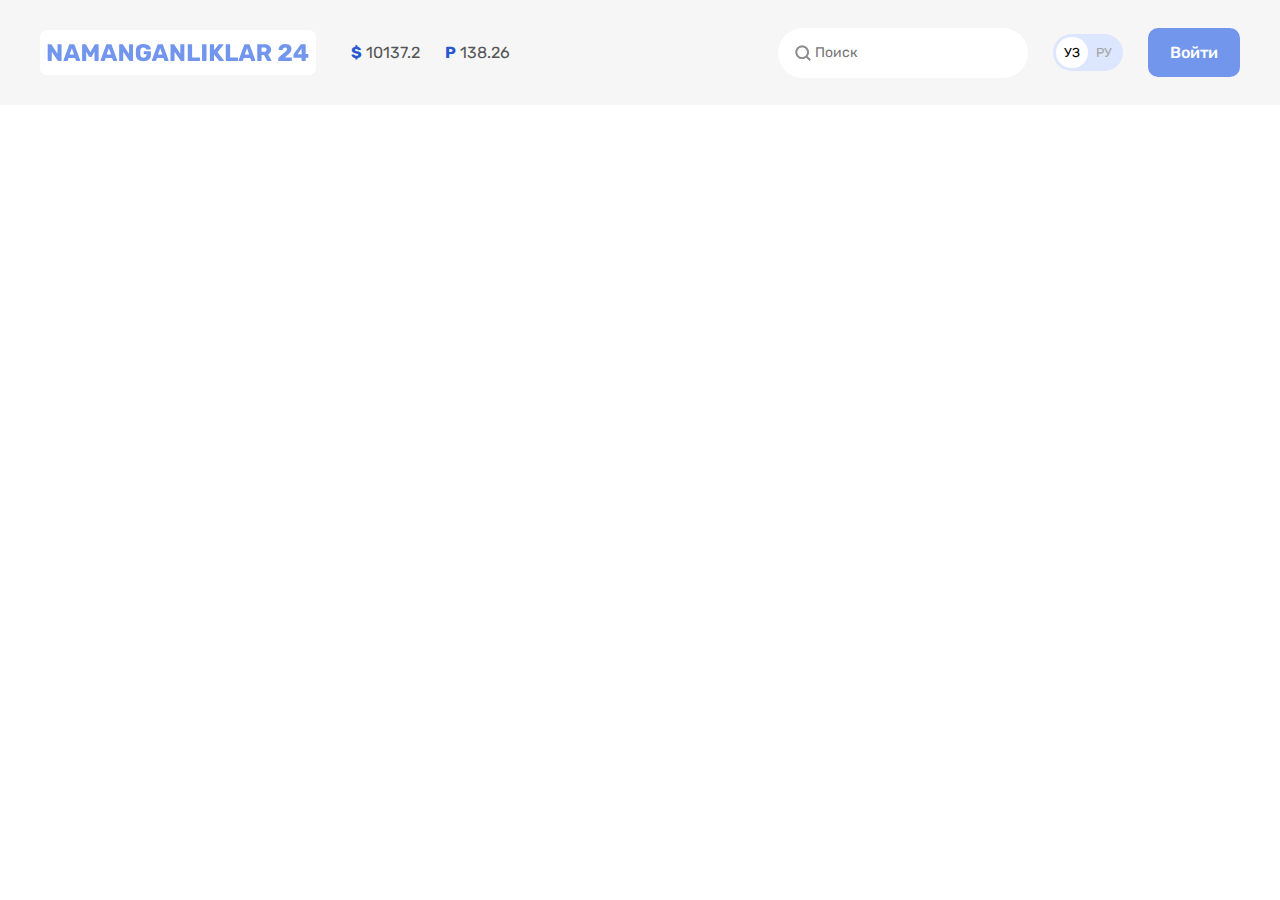
==== index.html @ 7231c290 "Added header to index html and changed styles" ====
<!DOCTYPE html>
<html lang="en">
<head>
    <meta charset="UTF-8">
    <meta http-equiv="X-UA-Compatible" content="IE=edge">
    <meta name="viewport" content="width=device-width, initial-scale=1.0">
    <title>NAMANGANLIKLAR24</title>
    <link rel="stylesheet" href="main.css">
</head>
<body>
    <header>
        <div class="header container">
            <div class="menu1">
                <img class="logo" src="logo.svg" alt="">
                <p><span>$</span> 10137.2</p>
                <p><span>P</span> 138.26</p>
            </div>
            <div class="menu2">
                <div class="search">
                    <img id="icon" src="search.svg" alt="">
                    <input type="text" placeholder="Поиск">
                </div>
                <div class="lang">
                    <div id="lan1" onclick="lang2()" class="lan">УЗ</div>
                    <div id="lan2" onclick="lang1()" class="lan">РУ</div>
                </div>
                <button>Войти</button>
            </div>
        </div>
    </header>


    <script src="main.js"></script>
</body>
</html>
---- main.css ----
@import url('https://fonts.googleapis.com/css2?family=Rubik:wght@400;500&display=swap');
.container {
    width: 100%;
    max-width: 1200px;
    margin: 0 auto;
}
html{
    scroll-behavior: smooth;
}
h1,
h2,
h3,
h4,
h5,
h6,
p {
    margin: 0;
    padding: 0;
}
body {
    margin: 0;
    padding: 0;
    box-sizing: border-box;
}
header{
    height: 105px;
    background: #F6F6F6;
    display: flex;
    align-items: center;
}
.header{
    display: flex;
    justify-content: space-between;
    align-items: center;
}
.menu1{
    display: flex;
    justify-content: space-between;
    align-items: center;
}
.logo{
    margin-right: 35px;
}
.menu1 p{
    margin-right: 25px;
    font-family: 'Rubik';
    font-style: normal;
    font-size: 16px;
    line-height: 19px;
    color: #555555;
}
.menu1 p span{
    color: #2959CE;
    font-weight: 700;
}
.menu2{
    display: flex;
    justify-content: space-between;
    align-items: center;
}
.search{
    display: flex;
    align-items: center;
    margin-right: 25px;
    background: #FFFFFF;
    border-radius: 60px;
    padding: 15px;
}
.search input{
    outline: none;
    border: none;
    font-family: 'Rubik';
    font-style: normal;
    font-weight: 400;
    font-size: 14px;
    line-height: 17px;
}
.lang{
    display: flex;
    align-items: center;
    margin-right: 25px;
    background: #DCE6FF;
    border-radius: 50px;
    padding: 3px;
}
.lan{
    padding: 8px;
    background: transparent;
    border-radius: 50px;
    font-family: 'Rubik';
    font-style: normal;
    font-weight: 400;
    font-size: 13px;
    line-height: 15px;
    color: #A6A6A6;
    transition: 200ms linear;
    cursor: pointer;
}
.lan:first-child{
    background-color: #fff;
    color: black;
}
.menu2 button{
    padding: 13px 20px;
    background: #7296EC;
    border-radius: 10px;
    border: 2px solid #7296EC;
    font-family: 'Rubik';
    font-style: normal;
    font-weight: 500;
    font-size: 16px;
    line-height: 19px;
    color: #FFFFFF;
    cursor: pointer;
    transition: 150ms linear;
}
.menu2 button:hover{
    background-color: transparent;
    color: #7296EC;
}
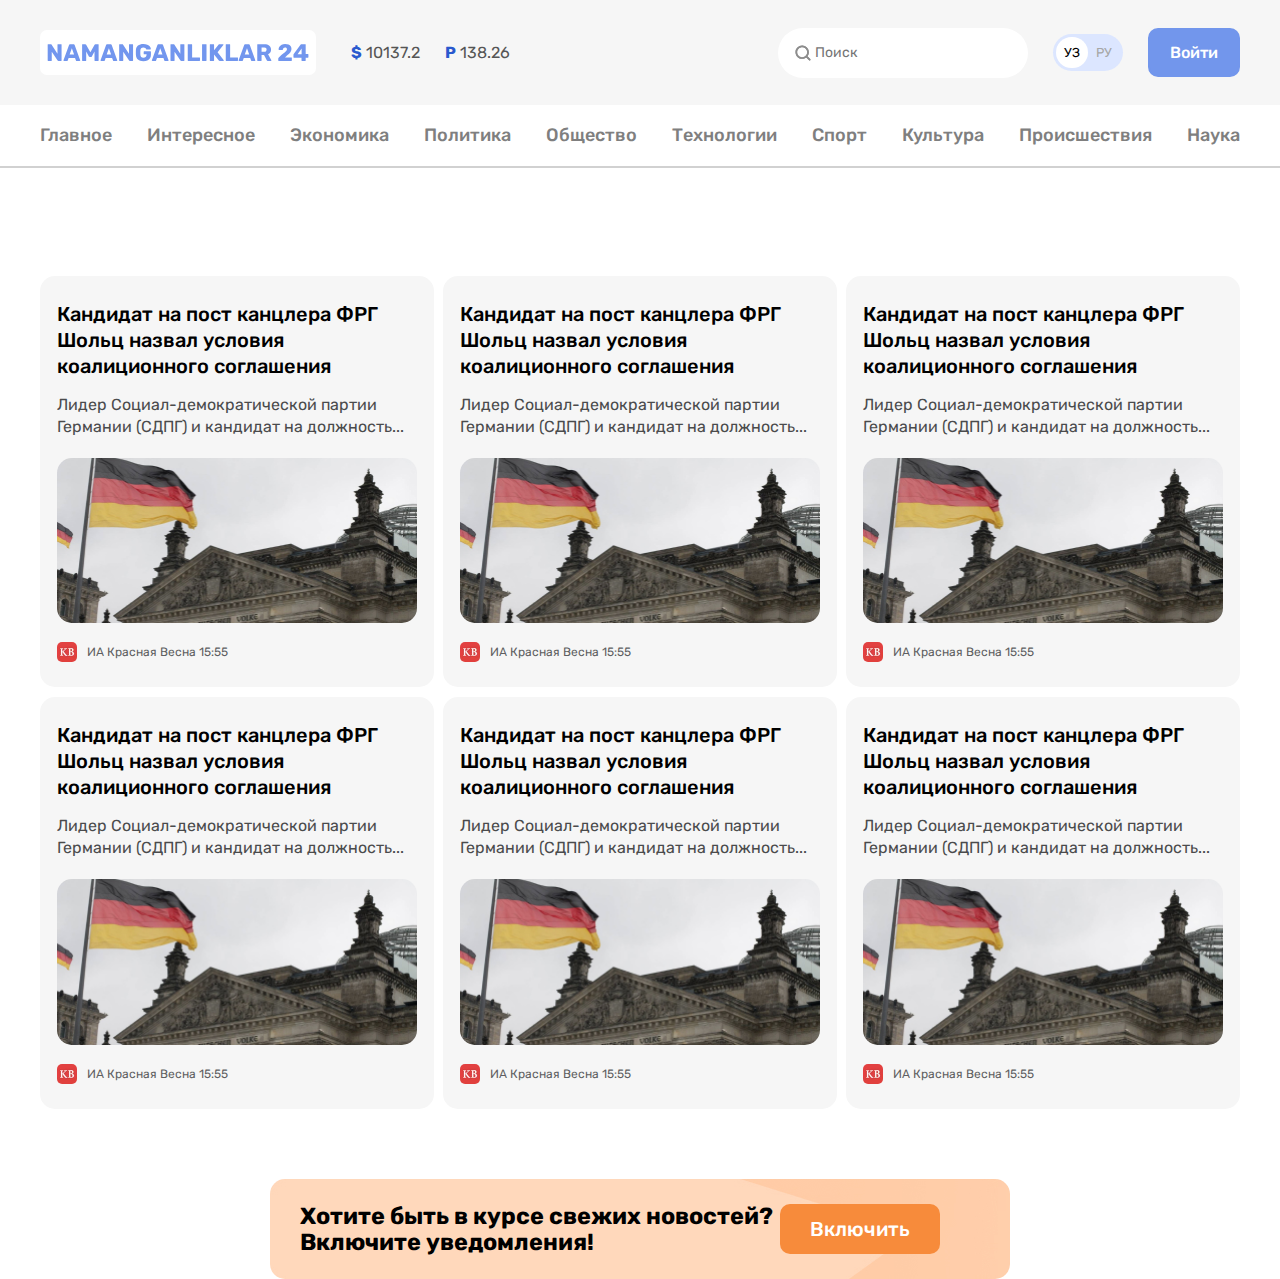
==== commit f541d9c8: "Added cards and notification div to html" ====
--- a/index.html
+++ b/index.html
@@ -28,8 +28,89 @@
             </div>
         </div>
     </header>
-
-
+    <nav>
+        <div class="navbar container">
+            <a href="#">Главное</a>
+            <a href="#">Интересное</a>
+            <a href="#">Экономика</a>
+            <a href="#">Политика</a>
+            <a href="#">Общество</a>
+            <a href="#">Технологии</a>
+            <a href="#">Спорт</a>
+            <a href="#">Культура</a>
+            <a href="#">Происшествия</a>
+            <a href="#">Наука</a>
+        </div>
+    </nav>
+    <section>
+        <div class="ad container">
+            <img src="ad.jpg" alt="">
+        </div>
+    </section>
+    <section>
+        <div class="cards container">
+            <div class="card">
+                <h3>Кандидат на пост канцлера ФРГ Шольц назвал условия коалиционного соглашения</h3>
+                <p>Лидер Социал-демократической партии Германии (СДПГ) и кандидат на должность...</p>
+                <img class="mainimg" src="cardimg.jpg" alt="">
+                <div class="source">
+                    <img src="source.svg" alt="">
+                    <div>ИА Красная Весна 15:55</div>
+                </div>
+            </div>
+            <div class="card">
+                <h3>Кандидат на пост канцлера ФРГ Шольц назвал условия коалиционного соглашения</h3>
+                <p>Лидер Социал-демократической партии Германии (СДПГ) и кандидат на должность...</p>
+                <img class="mainimg" src="cardimg.jpg" alt="">
+                <div class="source">
+                    <img src="source.svg" alt="">
+                    <div>ИА Красная Весна 15:55</div>
+                </div>
+            </div>
+            <div class="card">
+                <h3>Кандидат на пост канцлера ФРГ Шольц назвал условия коалиционного соглашения</h3>
+                <p>Лидер Социал-демократической партии Германии (СДПГ) и кандидат на должность...</p>
+                <img class="mainimg" src="cardimg.jpg" alt="">
+                <div class="source">
+                    <img src="source.svg" alt="">
+                    <div>ИА Красная Весна 15:55</div>
+                </div>
+            </div>
+            <div class="card">
+                <h3>Кандидат на пост канцлера ФРГ Шольц назвал условия коалиционного соглашения</h3>
+                <p>Лидер Социал-демократической партии Германии (СДПГ) и кандидат на должность...</p>
+                <img class="mainimg" src="cardimg.jpg" alt="">
+                <div class="source">
+                    <img src="source.svg" alt="">
+                    <div>ИА Красная Весна 15:55</div>
+                </div>
+            </div>
+            <div class="card">
+                <h3>Кандидат на пост канцлера ФРГ Шольц назвал условия коалиционного соглашения</h3>
+                <p>Лидер Социал-демократической партии Германии (СДПГ) и кандидат на должность...</p>
+                <img class="mainimg" src="cardimg.jpg" alt="">
+                <div class="source">
+                    <img src="source.svg" alt="">
+                    <div>ИА Красная Весна 15:55</div>
+                </div>
+            </div>
+            <div class="card">
+                <h3>Кандидат на пост канцлера ФРГ Шольц назвал условия коалиционного соглашения</h3>
+                <p>Лидер Социал-демократической партии Германии (СДПГ) и кандидат на должность...</p>
+                <img class="mainimg" src="cardimg.jpg" alt="">
+                <div class="source">
+                    <img src="source.svg" alt="">
+                    <div>ИА Красная Весна 15:55</div>
+                </div>
+            </div>
+        </div>
+    </section>
+    <section>
+        <div class="noti container">
+            <h3 class="noti-text">Хотите быть в курсе свежих новостей? <br> Включите уведомления!</h3>
+            <button>Включить</button>
+        </div>
+    </section>
     <script src="main.js"></script>
 </body>
 </html>   --- a/main.css
+++ b/main.css
@@ -117,4 +117,119 @@
 .menu2 button:hover{
     background-color: transparent;
     color: #7296EC;
+}
+nav{
+    border-bottom: 2px solid #D1D1D1;
+    margin-bottom: 40px;
+}
+.navbar{
+    display: flex;
+    justify-content: space-between;
+    align-items: center;
+    padding: 20px 0;
+}
+.navbar a{
+    font-family: 'Rubik';
+    font-style: normal;
+    font-weight: 500;
+    font-size: 18px;
+    line-height: 21px;
+    text-align: center;
+    color: #7F7F7F;
+    text-decoration: none;
+}
+.navbar a:hover{
+    color: #5f5f5f;
+}
+.navbar a:active{
+    opacity: 0.6;
+}
+.ad{
+    margin-bottom: 50px;
+}
+.cards{
+    display: flex;
+    flex-wrap: wrap;
+    justify-content: space-between;
+    width: 100%;
+    margin-bottom: 60px;
+}
+.card{
+    width: 30%;
+    background: #F6F6F6;
+    border-radius: 15px;
+    padding: 25px 17px;
+    margin-bottom: 10px;
+    cursor: pointer;
+    transition: 150ms linear;
+}
+.card h3{
+    font-family: 'Rubik';
+    font-style: normal;
+    font-weight: 500;
+    font-size: 20px;
+    line-height: 26px;
+    color: #000000;
+    margin-bottom: 15px;
+}
+.card p{
+    font-family: 'Rubik';
+    font-style: normal;
+    font-weight: 400;
+    font-size: 16px;
+    line-height: 22px;
+    color: #4A4B4C;
+    margin-bottom: 20px;
+}
+.source{
+    display: flex;
+    align-items: center;
+    font-family: 'Rubik';
+    font-style: normal;
+    font-weight: 400;
+    font-size: 12px;
+    line-height: 14px;
+    color: #5E5F61;
+}
+.source img{
+    margin-right: 10px;
+}
+.mainimg{
+    width: 100%;
+    margin-bottom: 15px;
+    border-radius: 15px;
+}
+.card:hover{
+    box-shadow: 0 0 10px 1px lightgray;
+    background-color: #fff;
+}
+.noti{
+    width: 50%;
+    margin: 0 auto;
+    background-image: url("./noti-img.jpg");
+    background-repeat: no-repeat;
+    background-size: cover;
+    border-radius: 15px;
+    display: flex;
+    justify-content: space-between;
+    align-items: center;
+    padding: 24px 70px 24px 30px;
+    font-family: 'Rubik';
+    font-style: normal;
+    font-weight: 500;
+    font-size: 20px;
+    line-height: 26px;
+    color: #000000;
+}
+.noti button{
+    padding: 13px 30px;
+    background: #F78B3B;
+    border-radius: 10px;
+    font-family: 'Rubik';
+    font-style: normal;
+    font-weight: 500;
+    font-size: 20px;
+    line-height: 24px;
+    color: #FFFFFF;
+    border: none;
 }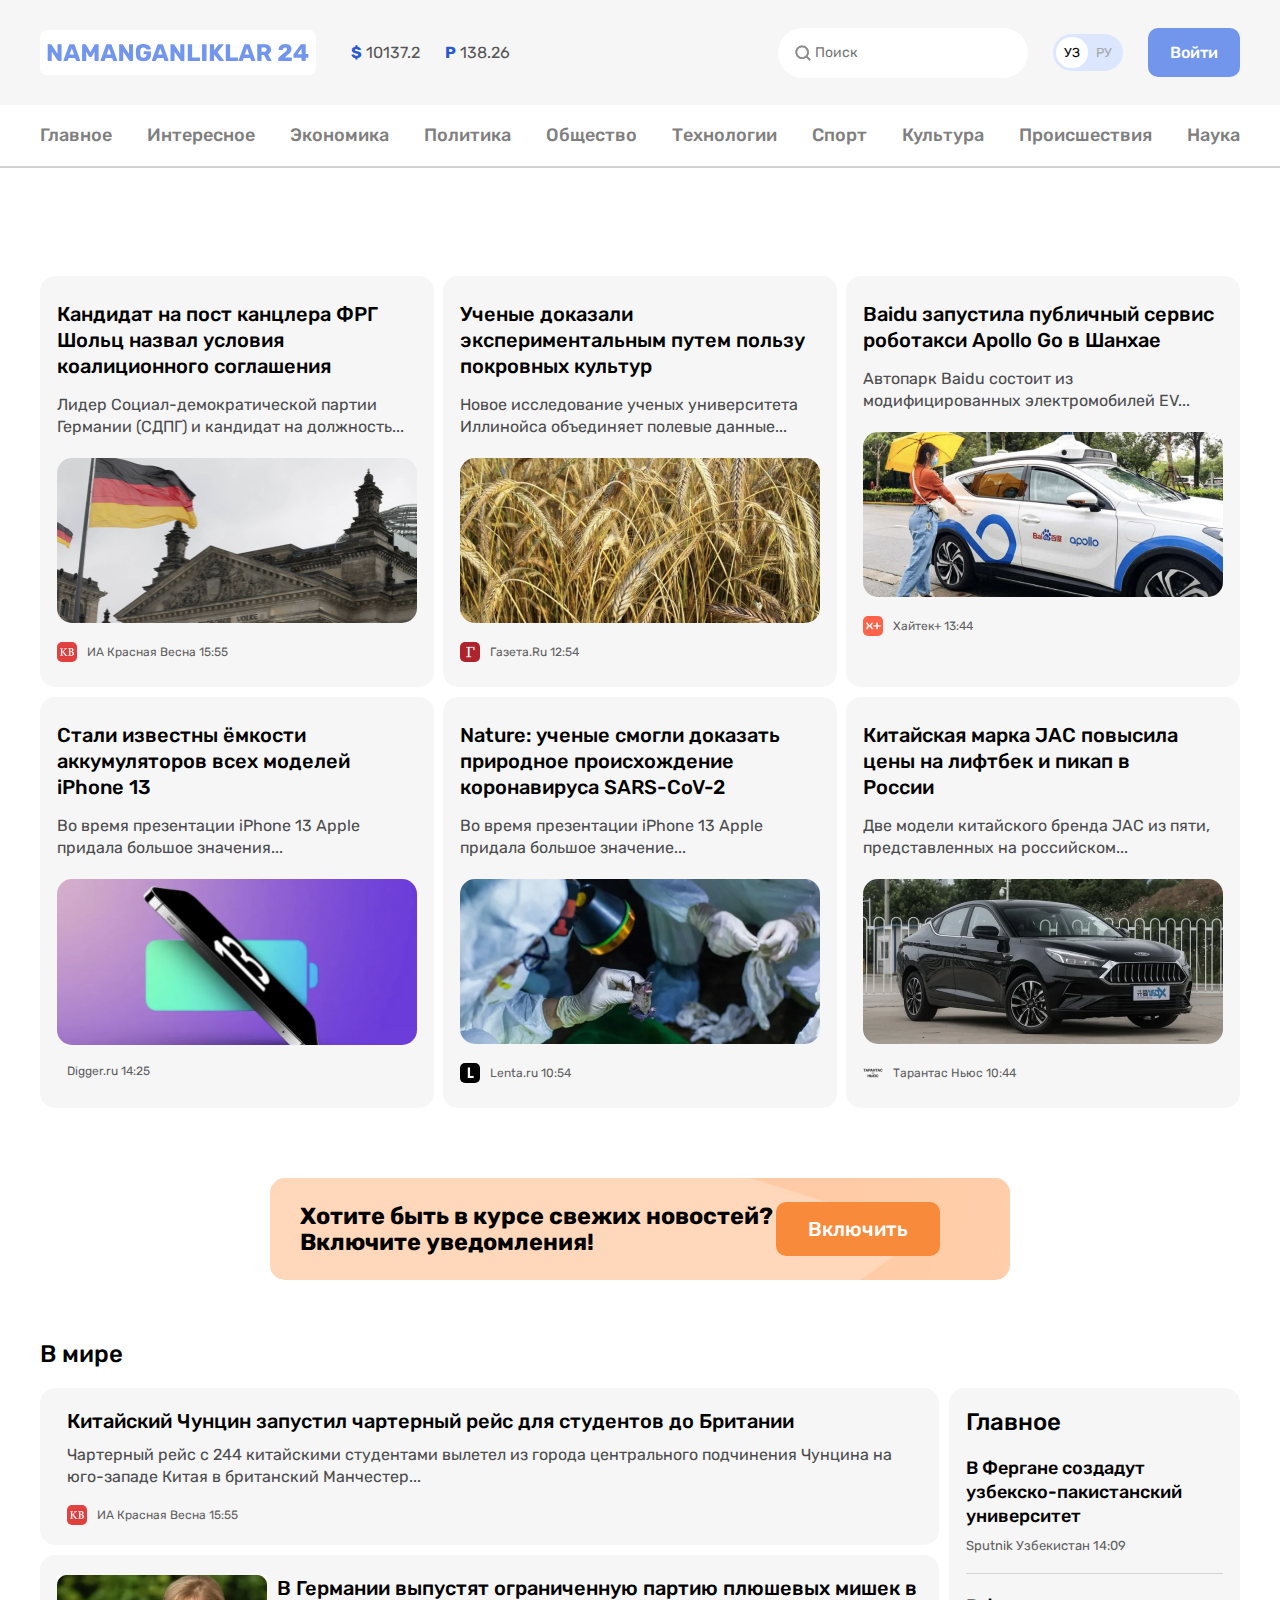
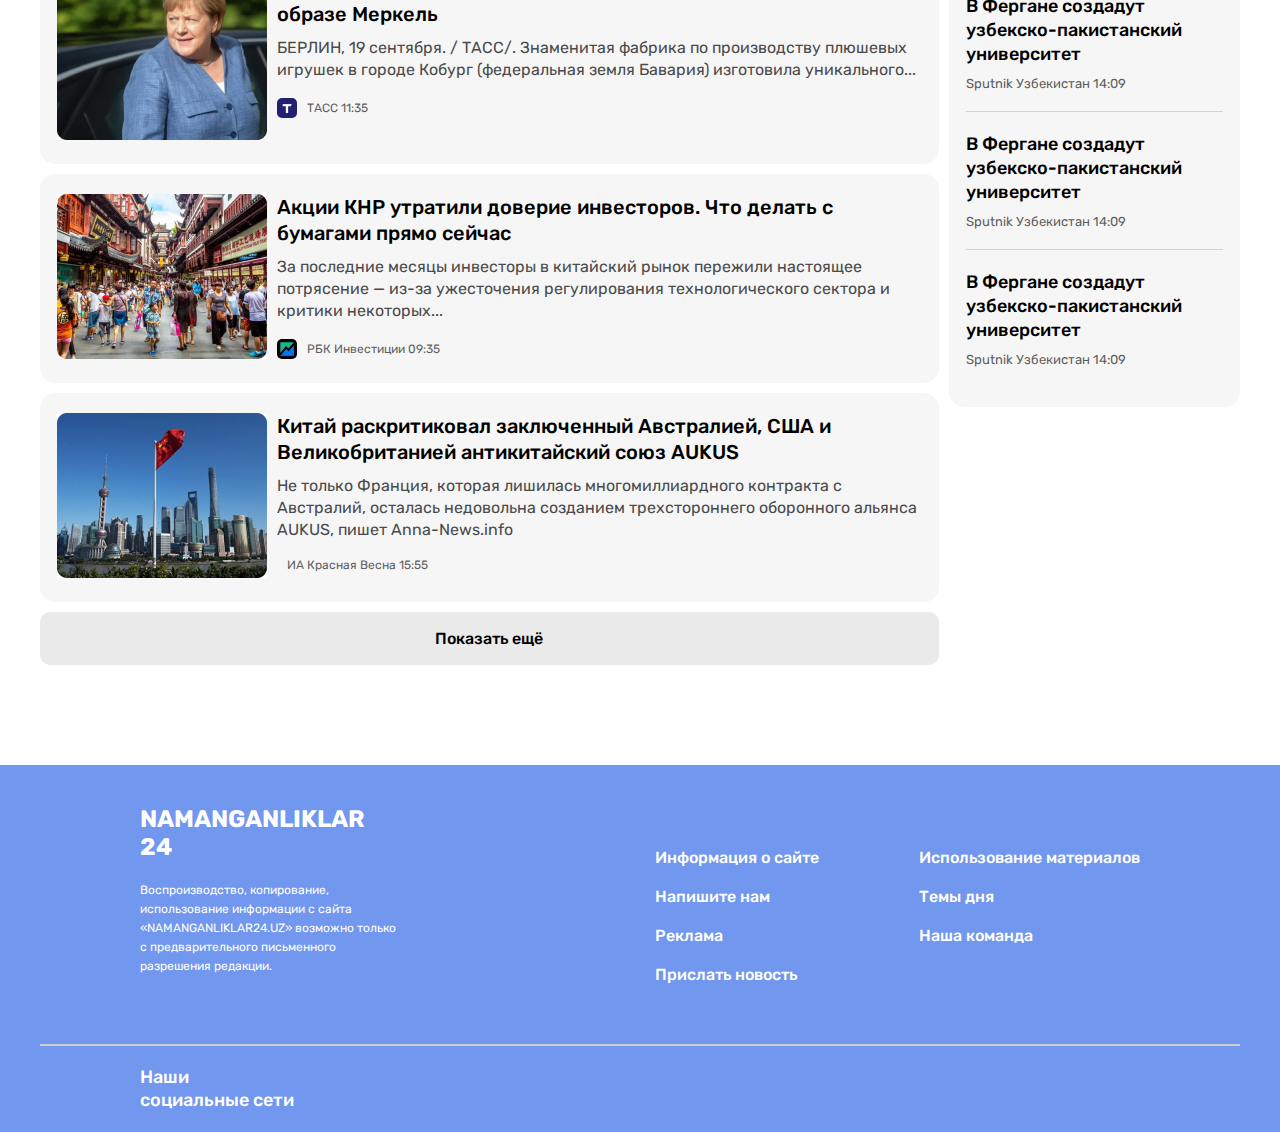
==== commit efe5f5a2: "Project ended" ====
--- a/index.html
+++ b/index.html
@@ -31,7 +31,7 @@
     <nav>
         <div class="navbar container">
             <a href="#">Главное</a>
-            <a href="#">Интересное</a>
+            <a href="list.html">Интересное</a>
             <a href="#">Экономика</a>
             <a href="#">Политика</a>
             <a href="#">Общество</a>
@@ -59,48 +59,48 @@
                 </div>
             </div>
             <div class="card">
-                <h3>Кандидат на пост канцлера ФРГ Шольц назвал условия коалиционного соглашения</h3>
-                <p>Лидер Социал-демократической партии Германии (СДПГ) и кандидат на должность...</p>
-                <img class="mainimg" src="cardimg.jpg" alt="">
-                <div class="source">
-                    <img src="source.svg" alt="">
-                    <div>ИА Красная Весна 15:55</div>
-                </div>
-            </div>
-            <div class="card">
-                <h3>Кандидат на пост канцлера ФРГ Шольц назвал условия коалиционного соглашения</h3>
-                <p>Лидер Социал-демократической партии Германии (СДПГ) и кандидат на должность...</p>
-                <img class="mainimg" src="cardimg.jpg" alt="">
-                <div class="source">
-                    <img src="source.svg" alt="">
-                    <div>ИА Красная Весна 15:55</div>
-                </div>
-            </div>
-            <div class="card">
-                <h3>Кандидат на пост канцлера ФРГ Шольц назвал условия коалиционного соглашения</h3>
-                <p>Лидер Социал-демократической партии Германии (СДПГ) и кандидат на должность...</p>
-                <img class="mainimg" src="cardimg.jpg" alt="">
-                <div class="source">
-                    <img src="source.svg" alt="">
-                    <div>ИА Красная Весна 15:55</div>
-                </div>
-            </div>
-            <div class="card">
-                <h3>Кандидат на пост канцлера ФРГ Шольц назвал условия коалиционного соглашения</h3>
-                <p>Лидер Социал-демократической партии Германии (СДПГ) и кандидат на должность...</p>
-                <img class="mainimg" src="cardimg.jpg" alt="">
-                <div class="source">
-                    <img src="source.svg" alt="">
-                    <div>ИА Красная Весна 15:55</div>
-                </div>
-            </div>
-            <div class="card">
-                <h3>Кандидат на пост канцлера ФРГ Шольц назвал условия коалиционного соглашения</h3>
-                <p>Лидер Социал-демократической партии Германии (СДПГ) и кандидат на должность...</p>
-                <img class="mainimg" src="cardimg.jpg" alt="">
-                <div class="source">
-                    <img src="source.svg" alt="">
-                    <div>ИА Красная Весна 15:55</div>
+                <h3>Ученые доказали экспериментальным путем пользу покровных культур</h3>
+                <p>Новое исследование ученых университета Иллинойса объединяет полевые данные... </p>
+                <img class="mainimg" src="cardimg1.jpg" alt="">
+                <div class="source">
+                    <img src="source3.svg" alt="">
+                    <div>Газета.Ru 12:54</div>
+                </div>
+            </div>
+            <div class="card">
+                <h3>Baidu запустила публичный сервис роботакси Apollo Go в Шанхае</h3>
+                <p>Автопарк Baidu состоит из модифицированных электромобилей EV... </p>
+                <img class="mainimg" src="cardimg2.jpg" alt="">
+                <div class="source">
+                    <img src="source4.svg" alt="">
+                    <div>Хайтек+ 13:44</div>
+                </div>
+            </div>
+            <div class="card">
+                <h3>Стали известны ёмкости аккумуляторов всех моделей iPhone 13</h3>
+                <p>Во время презентации iPhone 13 Apple придала большое значения...</p>
+                <img class="mainimg" src="cardimg3.jpg" alt="">
+                <div class="source">
+                    <img src="source2.svg" alt="">
+                    <div>Digger.ru 14:25</div>
+                </div>
+            </div>
+            <div class="card">
+                <h3>Nature: ученые смогли доказать природное происхождение коронавируса SARS-CoV-2</h3>
+                <p>Во время презентации iPhone 13 Apple придала большое значение...</p>
+                <img class="mainimg" src="cardimg4.jpg" alt="">
+                <div class="source">
+                    <img src="source5.svg" alt="">
+                    <div>Lenta.ru 10:54</div>
+                </div>
+            </div>
+            <div class="card">
+                <h3>Китайская марка JAC повысила цены на лифтбек и пикап в <br> России</h3>
+                <p>Две модели китайского бренда JAC из пяти, представленных на российском...</p>
+                <img class="mainimg" src="cardimg5.jpg" alt="">
+                <div class="source">
+                    <img src="source6.svg" alt="">
+                    <div>Тарантас Ньюс 10:44</div>
                 </div>
             </div>
         </div>
@@ -111,6 +111,117 @@
             <button>Включить</button>
         </div>
     </section>
+    <section class="last">
+        <div class="other container">
+            <h1 class="title">В мире</h1>
+            <div class="othercards">
+                <div class="part1">
+                    <div class="othercard">
+                        <div class="otherimg"><img src="otherimg.jpg" alt=""></div>
+                        <div class="othertext">
+                            <h1>Китайский Чунцин запустил чартерный рейс для студентов до Британии</h1>
+                            <p>Чартерный рейс с 244 китайскими студентами вылетел из города центрального подчинения Чунцина на юго-западе Китая в британский Манчестер...</p>
+                            <div class="source">
+                                <img src="source.svg" alt="">
+                                <div>ИА Красная Весна 15:55</div>
+                            </div>
+                        </div>
+                    </div>
+                    <div class="othercard">
+                        <div class="otherimg"><img src="otherimg1.jpg" alt=""></div>
+                        <div class="othertext">
+                            <h1>В Германии выпустят ограниченную партию плюшевых мишек в образе Меркель</h1>
+                            <p>БЕРЛИН, 19 сентября. / ТАСС/. Знаменитая фабрика по производству плюшевых игрушек в городе Кобург (федеральная земля Бавария) изготовила уникального...</p>
+                            <div class="source">
+                                <img src="source7.svg" alt="">
+                                <div>ТАСС 11:35</div>
+                            </div>
+                        </div>
+                    </div>
+                    <div class="othercard">
+                        <div class="otherimg"><img src="otherimg2.jpg" alt=""></div>
+                        <div class="othertext">
+                            <h1>Акции КНР утратили доверие инвесторов. Что делать с бумагами прямо сейчас</h1>
+                            <p>За последние месяцы инвесторы в китайский рынок пережили настоящее потрясение — из-за ужесточения регулирования технологического сектора и критики некоторых...</p>
+                            <div class="source">
+                                <img src="source8.svg" alt="">
+                                <div>РБК Инвестиции 09:35</div>
+                            </div>
+                        </div>
+                    </div>
+                    <div class="othercard">
+                        <div class="otherimg"><img src="otherimg3.jpg" alt=""></div>
+                        <div class="othertext">
+                            <h1>Китай раскритиковал заключенный Австралией, США и Великобританией антикитайский союз AUKUS</h1>
+                            <p>Не только Франция, которая лишилась многомиллиардного контракта с Австралий, осталась недовольна созданием трехстороннего оборонного альянса AUKUS, пишет Anna-News.info</p>
+                            <div class="source">
+                                <img src="source1.svg" alt="">
+                                <div>ИА Красная Весна 15:55</div>
+                            </div>
+                        </div>
+                    </div>
+                    <div class="yet">
+                        <button class="btn-yet">Показать ещё</button>
+                    </div>
+                </div>
+                <div class="part2">
+                    <div class="other2">
+                        <h1>Главное</h1>
+                        <div class="arti">
+                            <h3>В Фергане создадут узбекско-пакистанский университет</h3>
+                            <p>Sputnik Узбекистан 14:09</p>
+                        </div>
+                        <div class="arti">
+                            <h3>В Фергане создадут узбекско-пакистанский университет</h3>
+                            <p>Sputnik Узбекистан 14:09</p>
+                        </div>
+                        <div class="arti">
+                            <h3>В Фергане создадут узбекско-пакистанский университет</h3>
+                            <p>Sputnik Узбекистан 14:09</p>
+                        </div>
+                        <div class="arti">
+                            <h3>В Фергане создадут узбекско-пакистанский университет</h3>
+                            <p>Sputnik Узбекистан 14:09</p>
+                        </div>
+                    </div>
+                    <div class="adv"><img src="adv.jpg" alt=""></div>
+                </div>
+            </div>
+        </div>
+    </section>
+    <footer>
+        <div class="footer container">
+            <div class="info">
+                <div class="info1">
+                    <h1>NAMANGANLIKLAR 24</h1>
+                    <p>Воспроизводство, копирование, использование информации с сайта «NAMANGANLIKLAR24.UZ» возможно только с предварительного письменного разрешения редакции.</p>
+                </div>
+                <div class="info2">
+                    <div class="links">
+                        <a href="#">Информация о сайте</a>
+                        <a href="#">Напишите нам</a>
+                        <a href="#">Реклама</a>
+                        <a href="#">Прислать новость</a>
+                    </div>
+                    <div class="links">
+                        <a href="#">Использование материалов</a>
+                        <a href="#">Темы дня</a>
+                        <a href="#">Наша команда</a>
+                    </div>
+                </div>
+            </div>
+            <div class="socnet">
+                <a href="#">Наши <br> социальные сети</a>
+                <div class="icons">
+                    <a href="#"><img src="facebook.svg" alt=""></a>
+                    <a href="#"><img src="insta.svg" alt=""></a>
+                    <a href="#"><img src="telegram.svg" alt=""></a>
+                    <a href="#"><img src="youtube.svg" alt=""></a>
+                </div>
+            </div>
+        </div>
+        
+    </footer>
     <script src="main.js"></script>
 </body>
 </html>   --- a/main.css
+++ b/main.css
@@ -118,6 +118,11 @@
     background-color: transparent;
     color: #7296EC;
 }
+.menu2 button:active{
+    background: #7296EC;
+    color: white;
+    opacity: 0.6;
+}
 nav{
     border-bottom: 2px solid #D1D1D1;
     margin-bottom: 40px;
@@ -137,6 +142,7 @@
     text-align: center;
     color: #7F7F7F;
     text-decoration: none;
+    transition: 150ms linear;
 }
 .navbar a:hover{
     color: #5f5f5f;
@@ -220,6 +226,7 @@
     font-size: 20px;
     line-height: 26px;
     color: #000000;
+    margin-bottom: 60px;
 }
 .noti button{
     padding: 13px 30px;
@@ -231,5 +238,271 @@
     font-size: 20px;
     line-height: 24px;
     color: #FFFFFF;
+    border: 2px solid #F78B3B;
+    cursor: pointer;
+    transition: 150ms linear;
+}
+.noti button:hover{
+    background: transparent;
+    color: black;
+}
+.noti button:active{
+    background: #F78B3B;
+    color: white;
+    opacity: 0.8;
+}
+.othercards{
+    display: flex;
+    justify-content: space-between;
+}
+.othercontent{
+    display: flex;
+    justify-content: space-between;
+    margin-bottom: 60px;
+}
+.othercard{
+    display: flex;
+    padding: 20px 17px;
+    margin-bottom: 10px;
+    background: #F6F6F6;
+    border-radius: 15px;
+    cursor: pointer;
+    transition: 150ms linear;
+}
+.othercard h1{
+    font-family: 'Rubik';
+    font-style: normal;
+    font-weight: 500;
+    font-size: 20px;
+    line-height: 26px;
+    color: #000000;
+    margin-bottom: 10px;
+}
+.othertext p{
+    font-family: 'Rubik';
+    font-style: normal;
+    font-weight: 400;
+    font-size: 16px;
+    line-height: 22px;
+    color: #4A4B4C;
+    margin-bottom: 17px;
+}
+.othercard:hover{
+    box-shadow: 0 0 10px 1px lightgray;
+    background-color: #fff;
+}
+.othercard img{
+    margin-right: 10px;
+}
+.otherp{
+    font-family: 'Rubik';
+    font-style: normal;
+    font-weight: 400;
+    font-size: 20px;
+    line-height: 30px;
+    color: #000000;
+}
+.otherp p{
+    margin-top: 25px;
+}
+.yet{
+    width: 100%;
+}
+.btn-yet{
+    width: 100%;
+    background: #EAEAEA;
+    border-radius: 10px;
+    padding: 17px 343px;
     border: none;
+    font-family: 'Rubik';
+    font-style: normal;
+    font-weight: 500;
+    font-size: 16px;
+    line-height: 19px;
+    color: #000000;
+    cursor: pointer;
+    transition: 150ms linear;
+}
+.btn-yet:hover{
+    background-color: #e4e4e4;
+}
+.title{
+    font-family: 'Rubik';
+    font-style: normal;
+    font-weight: 500;
+    font-size: 24px;
+    line-height: 28px;
+    color: #000000;
+    margin-bottom: 20px;
+}
+.part1{
+    margin-right: 10px;
+}
+.h1{
+    font-family: 'Rubik';
+    font-style: normal;
+    font-weight: 500;
+    font-size: 26px;
+    line-height: 36px;
+    color: #000000;
+    margin-bottom: 20px;
+}
+.other2{
+    padding: 20px 17px;
+    background: #F6F6F6;
+    border-radius: 15px;
+    margin-bottom: 10px;
+}
+.other2 h1{
+    font-family: 'Rubik';
+    font-style: normal;
+    font-weight: 500;
+    font-size: 24px;
+    line-height: 28px;
+    color: #000000;
+}
+.arti{
+    padding: 20px 0;
+    border-bottom: 1px solid #D2D2D2;
+}
+.arti:last-child{
+    border: none;
+}
+.arti h3{
+    font-family: 'Rubik';
+    font-style: normal;
+    font-weight: 500;
+    font-size: 18px;
+    line-height: 24px;
+    color: #000000;
+    margin-bottom: 10px;
+    cursor: pointer;
+}
+.arti p{
+    font-family: 'Rubik';
+    font-style: normal;
+    font-weight: 400;
+    font-size: 13px;
+    line-height: 15px;
+    color: #5E5F61;
+}
+.adv img{
+    border-radius: 15px;
+}
+.last{
+    margin-bottom: 100px;
+}
+footer{
+    background: #7297EF;
+}
+.info{
+    display: flex;
+    justify-content: space-between;
+    padding: 40px 100px;
+    border-bottom: 2px solid #CECECE;
+}
+.info1{
+    width: 260px;
+}
+.info1 h1{
+    font-family: 'Rubik';
+    font-style: normal;
+    font-weight: 700;
+    font-size: 24px;
+    line-height: 28px;
+    color: #FFFFFF;
+    margin-bottom: 20px;
+}
+.info1 p{
+    font-family: 'Rubik';
+    font-style: normal;
+    font-weight: 400;
+    font-size: 12px;
+    line-height: 19px;
+    color: #FFFFFF;
+}
+.info2{
+    display: flex;
+    padding-top: 43px;
+}
+.links{
+    display: flex;
+    flex-direction: column;
+}
+.links:first-child{
+    margin-right: 100px;
+}
+.links a{
+    font-family: 'Rubik';
+    font-style: normal;
+    font-weight: 500;
+    font-size: 16px;
+    line-height: 19px;
+    color: #FFFFFF;
+    text-decoration: none;
+    margin-bottom: 20px;
+    transition: 150ms linear;
+}
+.links a:hover{
+    opacity: 0.8;
+}
+.socnet{
+    display: flex;
+    justify-content: space-between;
+    padding: 20px 100px;
+}
+.socnet a{
+    font-family: 'Rubik';
+    font-style: normal;
+    font-weight: 500;
+    font-size: 18px;
+    line-height: 23px;
+    color: #FFFFFF;
+    text-decoration: none;
+}
+.icons{
+    display: flex;
+}
+.icons a{
+    margin-left: 25px;
+}
+.inte{
+    margin-bottom: 100px;
+}
+.int h1{
+    font-family: 'Rubik';
+    font-style: normal;
+    font-weight: 500;
+    font-size: 24px;
+    line-height: 28px;
+    color: #000000;
+    margin-bottom: 20px;
+}
+.intcards{
+    display: flex;
+    justify-content: space-between;
+}
+.intcard{
+    width: 30%;
+    background: #F6F6F6;
+    border-radius: 15px;
+    padding: 20px 17px;
+}
+.intcard h2{
+    font-family: 'Rubik';
+    font-style: normal;
+    font-weight: 500;
+    font-size: 20px;
+    line-height: 26px;
+    color: #000000;
+    margin-bottom: 10px;
+}
+.intcard p{
+    font-family: 'Rubik';
+    font-style: normal;
+    font-weight: 400;
+    font-size: 16px;
+    line-height: 22px;
+    color: #4A4B4C;
+    margin-bottom: 20px;
 }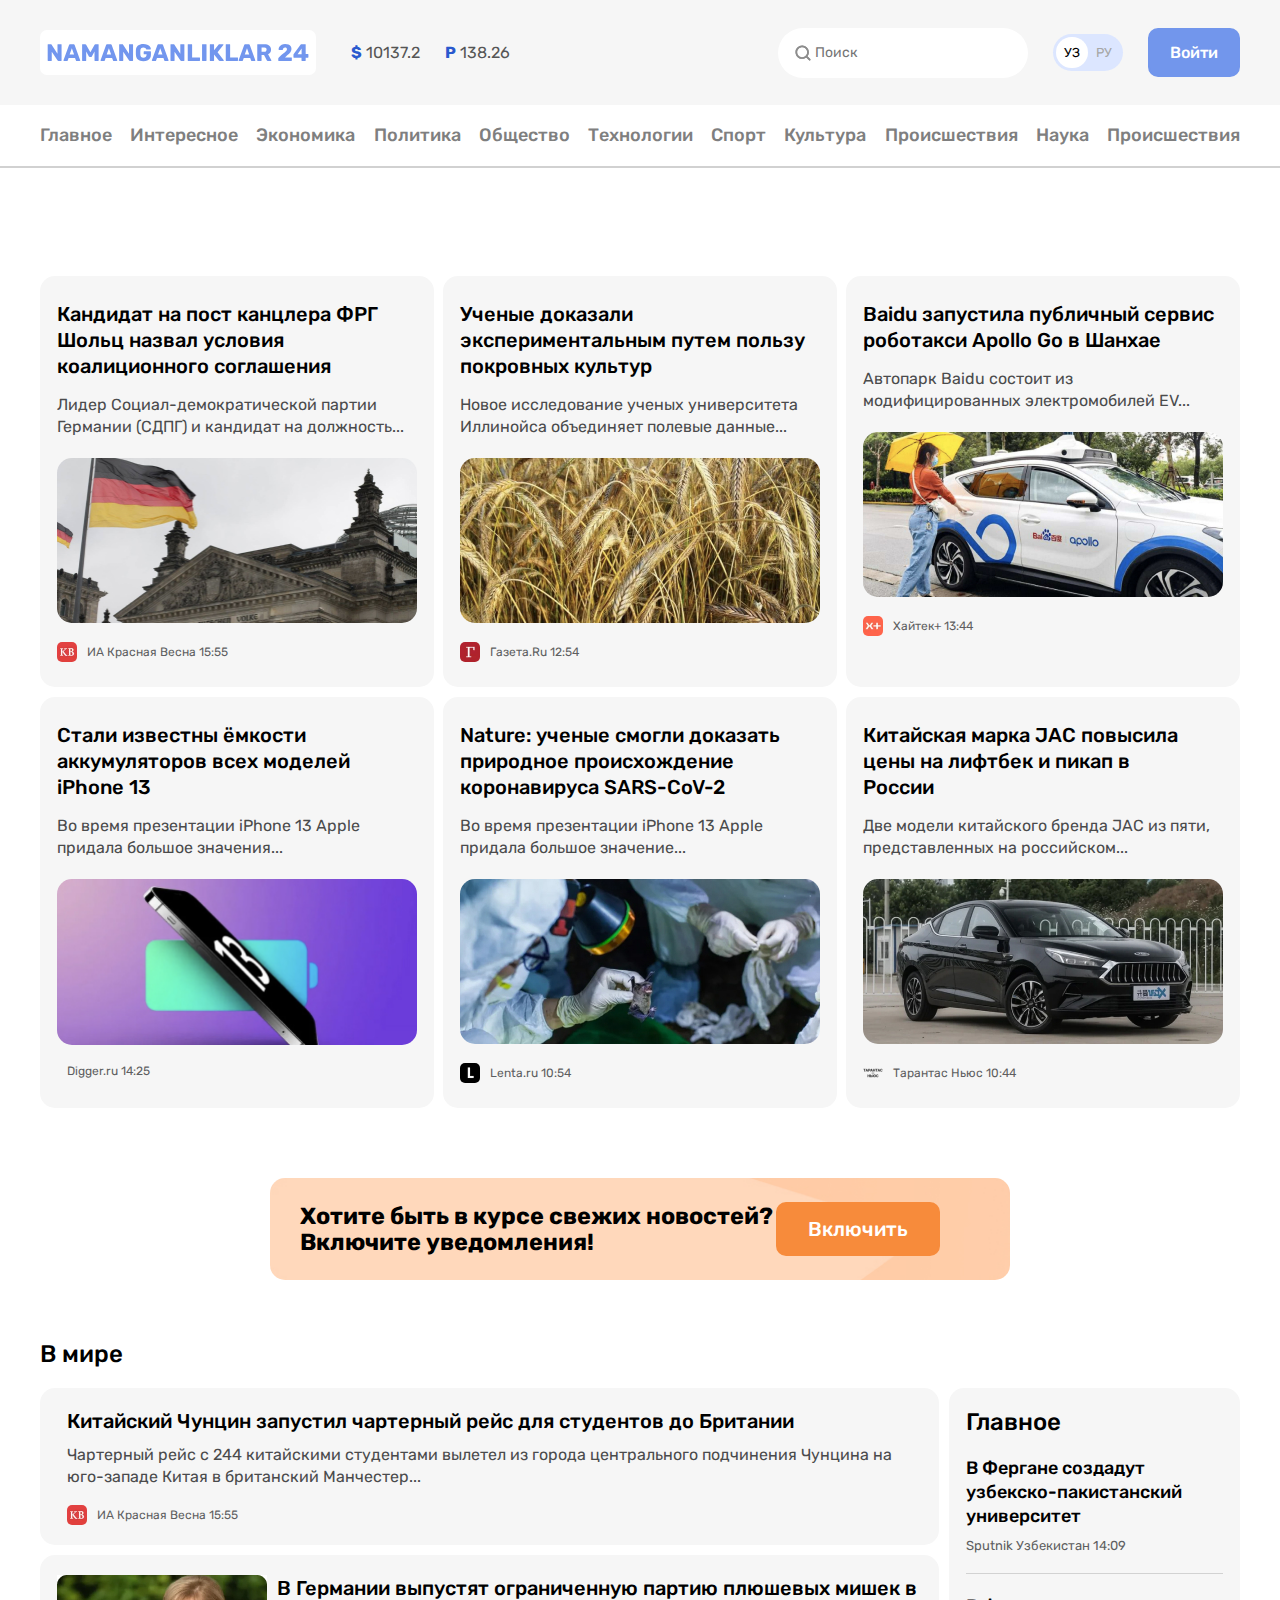
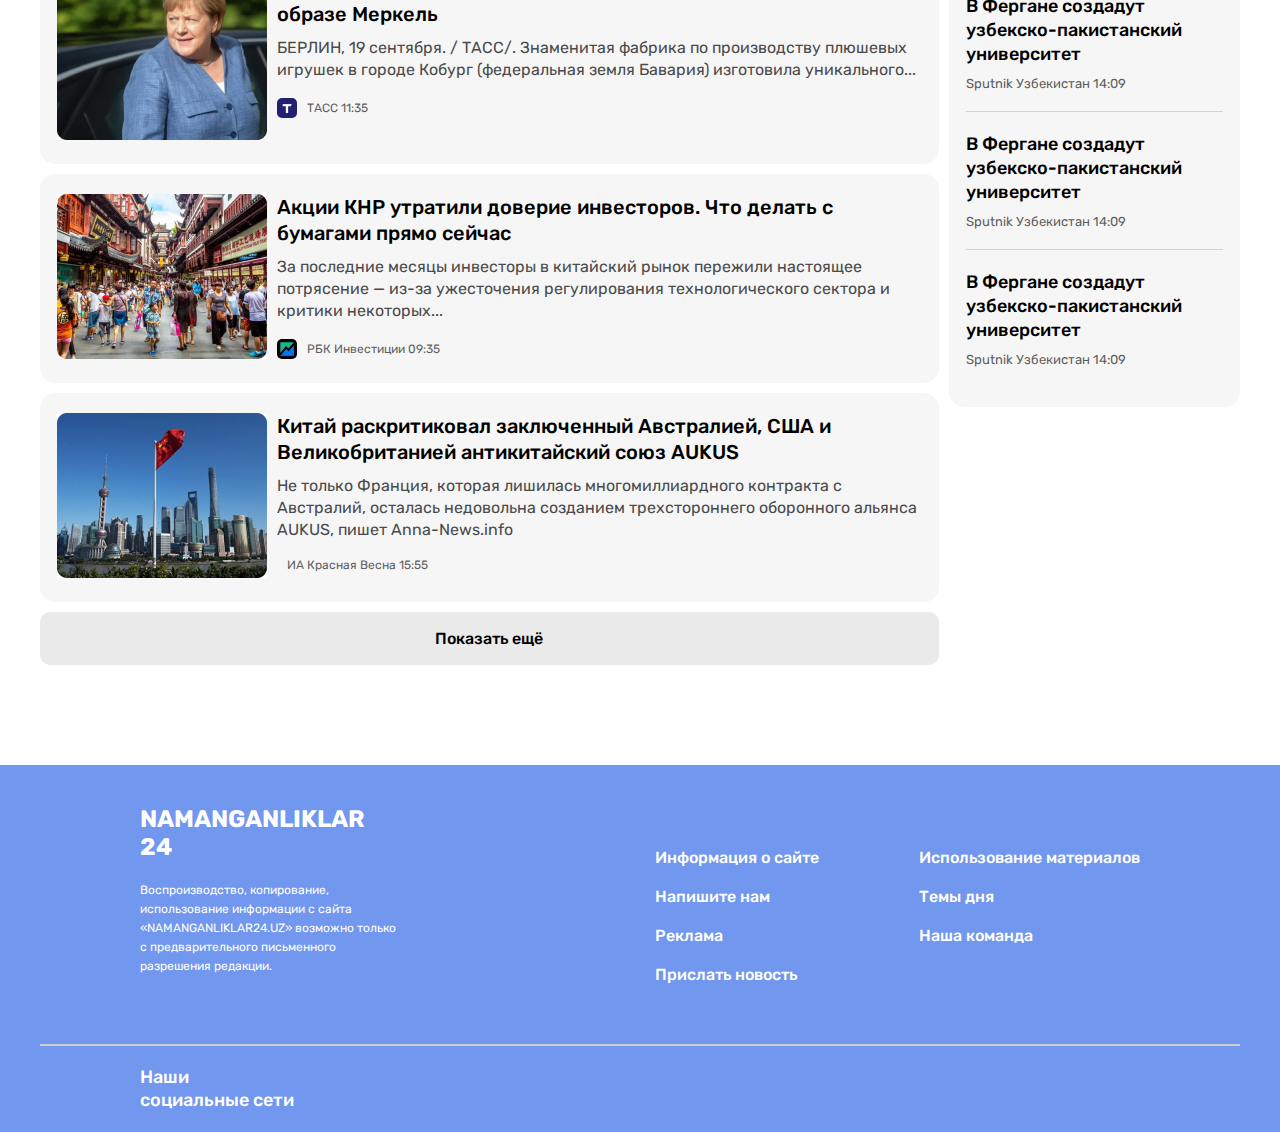
==== commit 36a13666: "Correct the mistakes in html" ====
--- a/index.html
+++ b/index.html
@@ -40,6 +40,7 @@
             <a href="#">Культура</a>
             <a href="#">Происшествия</a>
             <a href="#">Наука</a>
+            <a href="#">Происшествия</a>
         </div>
     </nav>
     <section>
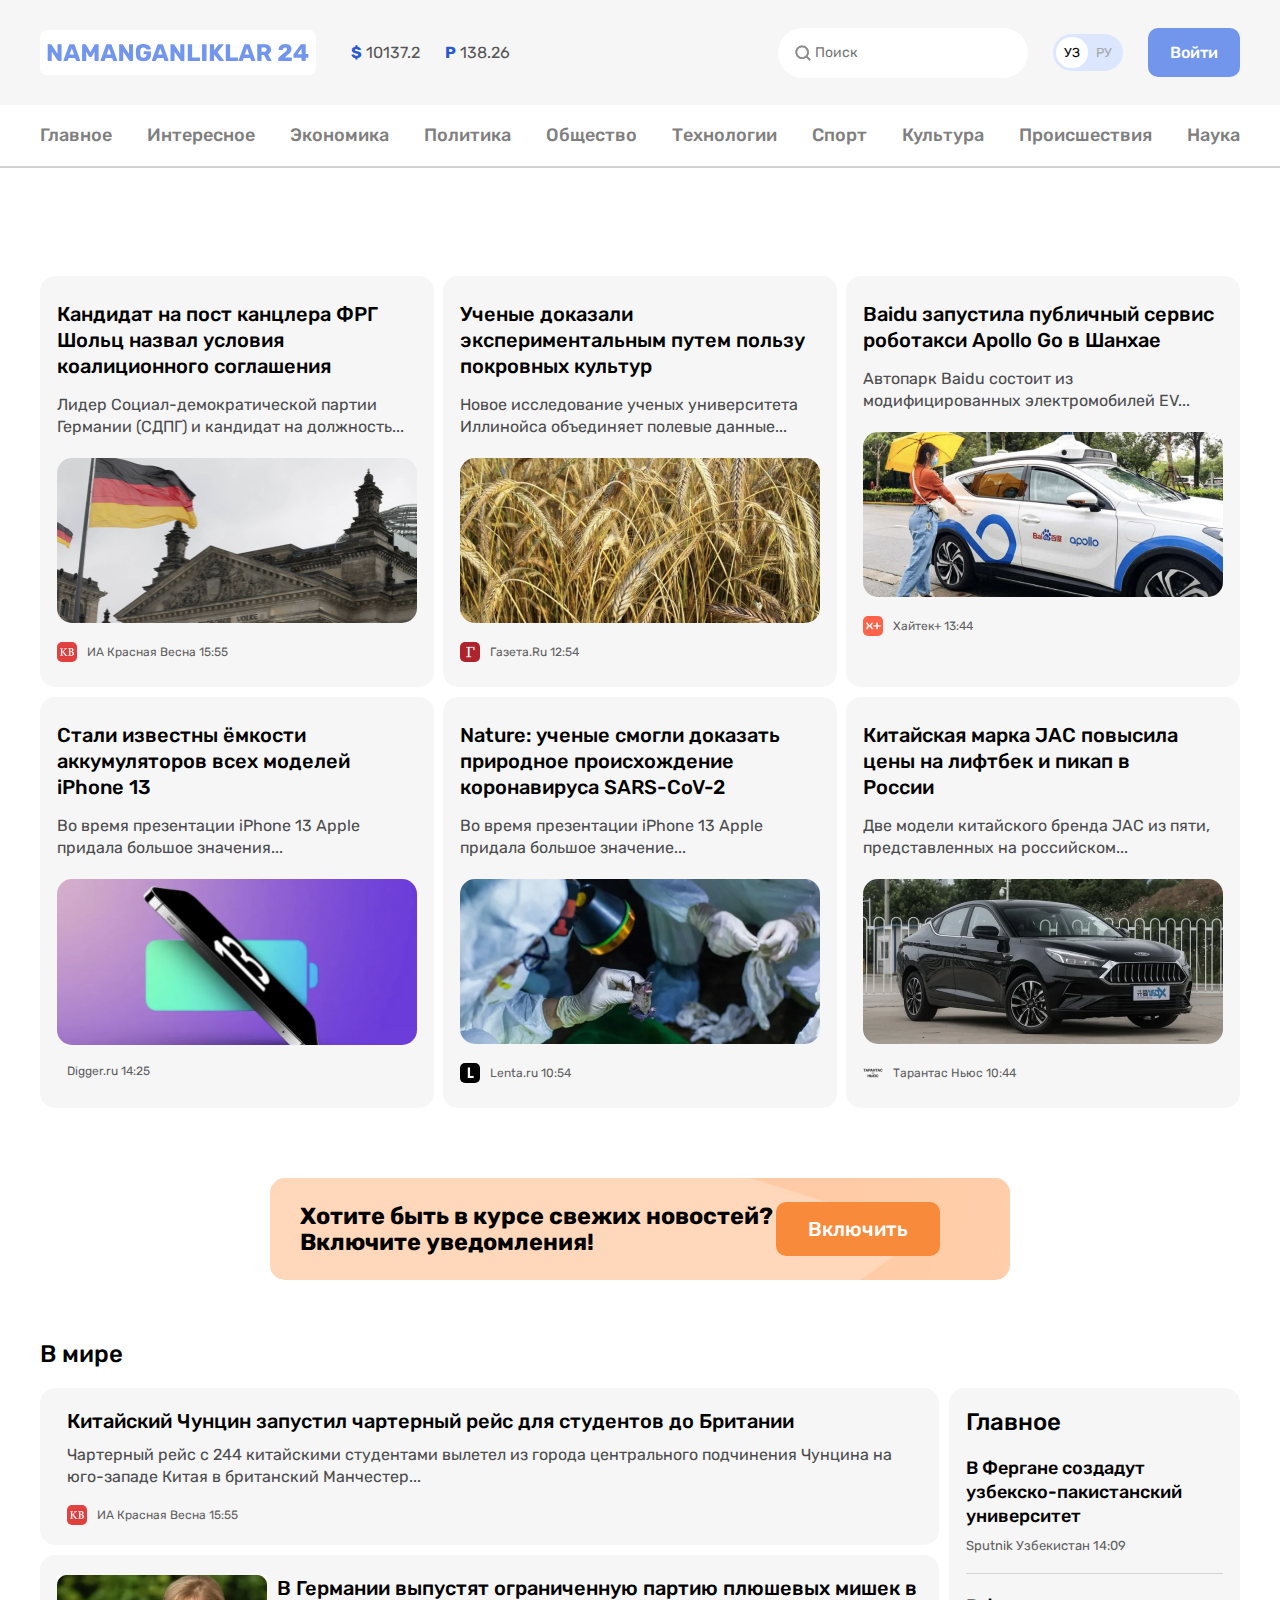
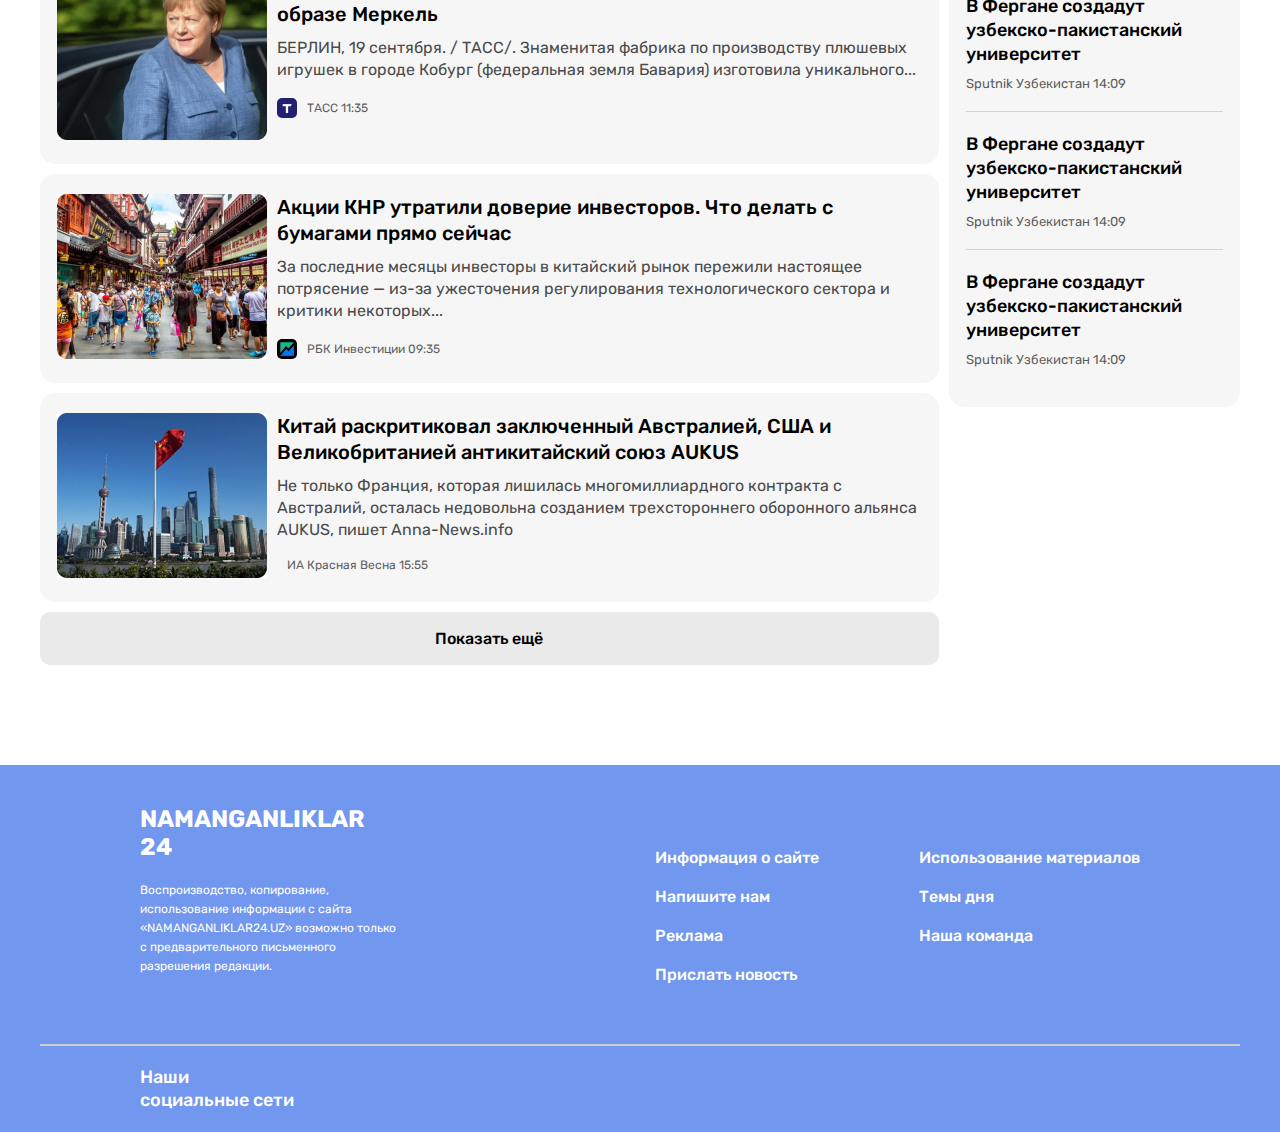
==== commit ca235cf6: "Correct the mistakes in html" ====
--- a/index.html
+++ b/index.html
@@ -40,7 +40,7 @@
             <a href="#">Культура</a>
             <a href="#">Происшествия</a>
             <a href="#">Наука</a>
-            <a href="#">Происшествия</a>
+            
         </div>
     </nav>
     <section>
